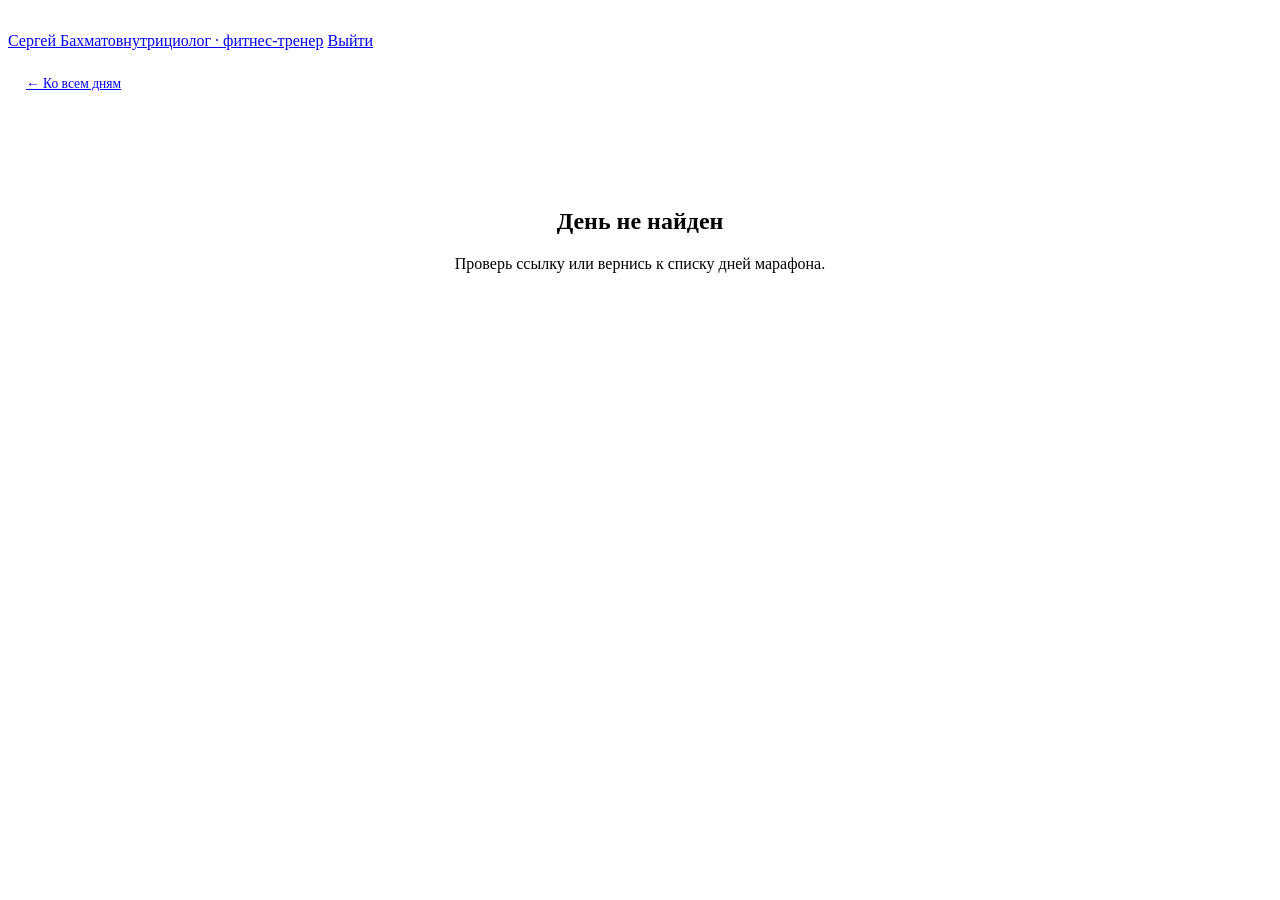
==== day.html @ 1f255160 "Add files via upload" ====
<!doctype html>
<html lang="ru">
<head>
  <meta charset="UTF-8" />
  <meta name="viewport" content="width=device-width, initial-scale=1.0" />
  <title>День марафона — Сергей Бахматов</title>
  <link rel="icon" href="data:image/svg+xml,%3Csvg xmlns=%27http://www.w3.org/2000/svg%27 viewBox=%270 0 100 100%27%3E%3Ctext y=%27.9em%27 font-size=%2790%27%3E%F0%9F%A5%91%3C/text%3E%3C/svg%3E" />
  <link rel="stylesheet" href="assets/css/style.css" />
  <style>
    .media-block { margin: 16px 0; }
    .media-block img, .media-block video { border-radius: var(--radius-md); width: 100%; }
    .media-block video.is-note { max-width: 260px; border-radius: 50%; aspect-ratio: 1/1; object-fit: cover; }
    .media-block audio { width: 100%; }
    .media-caption { font-size: 0.8rem; color: var(--color-text-soft); margin-top: 4px; }
    .chips { display: flex; flex-wrap: wrap; gap: 8px; margin: 12px 0 4px; }
    .chip { display: inline-flex; align-items: center; gap: 6px; background: var(--color-accent-soft); color: var(--color-accent-dark); border-radius: 999px; padding: 6px 14px; font-size: 0.82rem; font-weight: 600; }
    .message-block { padding: 20px 0; border-top: 1px solid var(--color-border); }
    .message-block:first-child { border-top: none; padding-top: 0; }
    .day-not-found { text-align: center; padding: 80px 0; }
  </style>
</head>
<body>
  <script src="assets/js/auth.js"></script>
  <script>requireAuth();</script>

  <div class="container" style="padding-top: 24px;">
    <div class="top-bar">
      <a href="index.html" class="logo">Сергей Бахматов<span>нутрициолог · фитнес-тренер</span></a>
      <a href="#" onclick="logout(); return false;" class="logout-link">Выйти</a>
    </div>
  </div>

  <section style="padding-top: 8px;">
    <div class="container">
      <p><a href="marathon.html" class="btn btn-outline" style="padding:8px 18px; font-size:0.85rem;">← Ко всем дням</a></p>

      <div id="day-root"></div>

      <div class="day-detail-nav" id="day-nav"></div>
    </div>
  </section>

  <script src="assets/js/progress.js"></script>
  <script src="assets/data/marathon-days.js"></script>
  <script>
    (function () {
      const days = window.MARATHON_DAYS || [];
      const params = new URLSearchParams(window.location.search);
      const dayNum = parseInt(params.get("d"), 10);
      const root = document.getElementById("day-root");
      const nav = document.getElementById("day-nav");

      const idx = days.findIndex(function (d) { return d.day === dayNum; });

      if (idx === -1) {
        root.innerHTML = "";
        const wrap = document.createElement("div");
        wrap.className = "day-not-found";
        const h = document.createElement("h2");
        h.textContent = "День не найден";
        const p = document.createElement("p");
        p.textContent = "Проверь ссылку или вернись к списку дней марафона.";
        wrap.appendChild(h);
        wrap.appendChild(p);
        root.appendChild(wrap);
        return;
      }

      const day = days[idx];
      document.title = "День " + day.day + ": " + day.title + " — Сергей Бахматов";
      markDayVisited(day.day);

      const card = document.createElement("div");
      card.className = "day-detail";

      const head = document.createElement("div");
      head.className = "day-detail-head";
      const headLeft = document.createElement("div");
      const eyebrow = document.createElement("span");
      eyebrow.className = "eyebrow";
      eyebrow.textContent = "День " + day.day + " из 30";
      const h1 = document.createElement("h1");
      h1.style.fontSize = "1.6rem";
      h1.textContent = day.title;
      headLeft.appendChild(eyebrow);
      headLeft.appendChild(h1);
      head.appendChild(headLeft);
      card.appendChild(head);

      const body = document.createElement("div");
      body.className = "day-body";

      day.messages.forEach(function (msg) {
        const block = document.createElement("div");
        block.className = "message-block";

        msg.lines.forEach(function (line) {
          if (line.trim() === "") return;
          const p = document.createElement("p");
          p.textContent = line;
          block.appendChild(p);
        });

        msg.media.forEach(function (med) {
          const mb = document.createElement("div");
          mb.className = "media-block";

          if (med.kind === "photo") {
            const img = document.createElement("img");
            img.src = med.url;
            img.loading = "lazy";
            img.alt = day.title;
            mb.appendChild(img);
          } else if (med.kind === "video_note") {
            const v = document.createElement("video");
            v.src = med.url;
            v.controls = true;
            v.playsInline = true;
            v.className = "is-note";
            mb.appendChild(v);
          } else if (med.kind === "video") {
            const v = document.createElement("video");
            v.src = med.url;
            v.controls = true;
            v.playsInline = true;
            mb.appendChild(v);
          } else if (med.kind === "voice") {
            const a = document.createElement("audio");
            a.src = med.url;
            a.controls = true;
            mb.appendChild(a);
          } else if (med.kind === "document") {
            const link = document.createElement("a");
            link.href = med.url;
            link.target = "_blank";
            link.rel = "noopener";
            link.className = "btn btn-outline";
            link.textContent = "📎 Скачать: " + (med.filename || "документ");
            mb.appendChild(link);
          }
          block.appendChild(mb);
        });

        if (msg.chips && msg.chips.length) {
          const chipsWrap = document.createElement("div");
          chipsWrap.className = "chips";
          msg.chips.forEach(function (chip) {
            const c = document.createElement("span");
            c.className = "chip";
            c.textContent = "🎯 " + chip;
            chipsWrap.appendChild(c);
          });
          block.appendChild(chipsWrap);
        }

        body.appendChild(block);
      });

      card.appendChild(body);
      root.appendChild(card);

      // навигация между днями
      const prev = idx > 0 ? days[idx - 1] : null;
      const next = idx < days.length - 1 ? days[idx + 1] : null;

      if (prev) {
        const a = document.createElement("a");
        a.href = "day.html?d=" + prev.day;
        a.className = "btn btn-outline";
        a.textContent = "← День " + prev.day;
        nav.appendChild(a);
      } else {
        nav.appendChild(document.createElement("span"));
      }

      if (next) {
        const a = document.createElement("a");
        a.href = "day.html?d=" + next.day;
        a.className = "btn btn-primary";
        a.textContent = "День " + next.day + " →";
        nav.appendChild(a);
      } else {
        const a = document.createElement("a");
        a.href = "marathon.html";
        a.className = "btn btn-primary";
        a.textContent = "Марафон пройден 🎉";
        nav.appendChild(a);
      }
    })();
  </script>
</body>
</html>
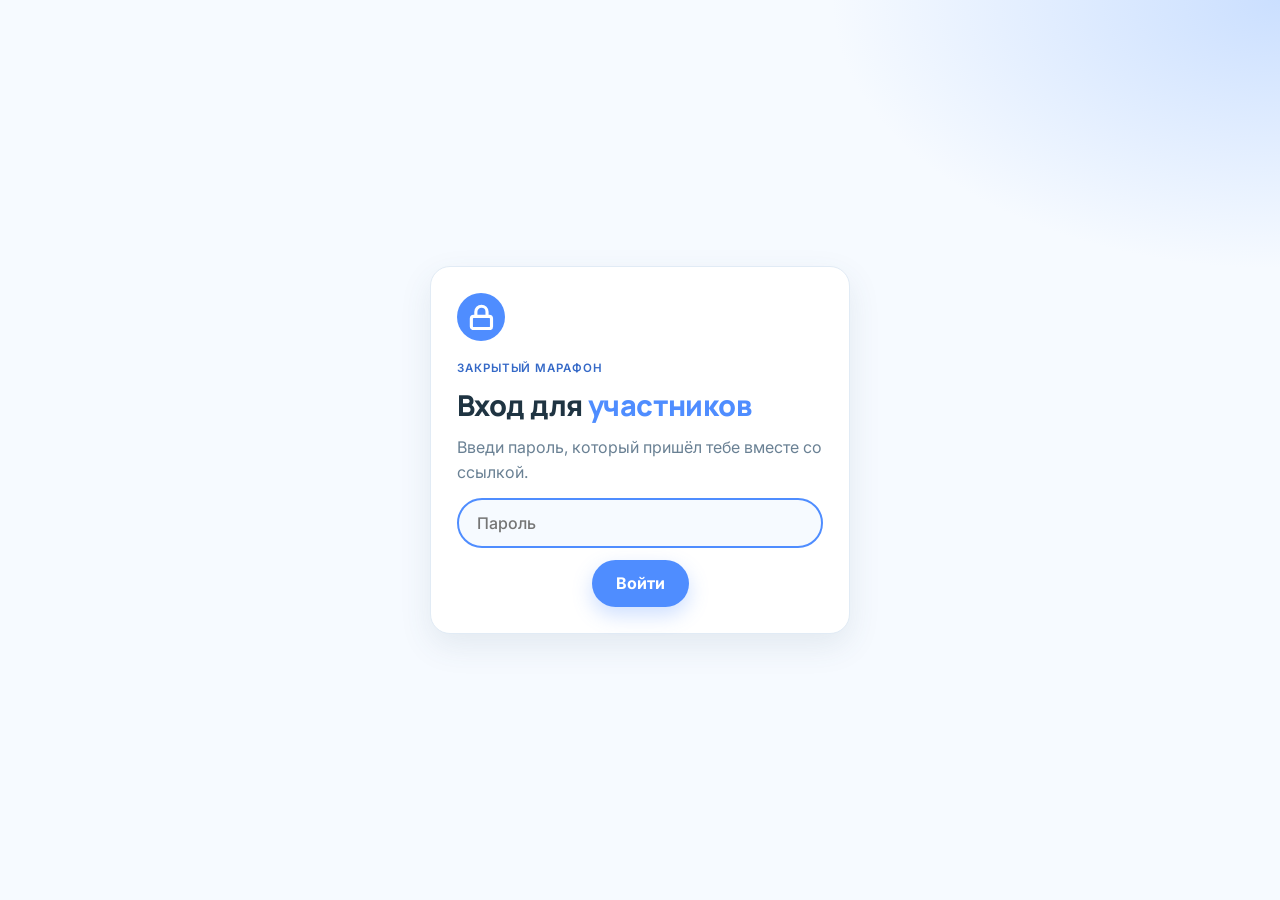
==== commit 43b7b5ea: "Заменить сайт на марафон «30 дней к энергии и балансу» Главная с прогрессом, страницы 30 дней с виде" ====
--- a/day.html
+++ b/day.html
@@ -1,192 +1,32 @@
 <!doctype html>
 <html lang="ru">
 <head>
-  <meta charset="UTF-8" />
-  <meta name="viewport" content="width=device-width, initial-scale=1.0" />
-  <title>День марафона — Сергей Бахматов</title>
-  <link rel="icon" href="data:image/svg+xml,%3Csvg xmlns=%27http://www.w3.org/2000/svg%27 viewBox=%270 0 100 100%27%3E%3Ctext y=%27.9em%27 font-size=%2790%27%3E%F0%9F%A5%91%3C/text%3E%3C/svg%3E" />
-  <link rel="stylesheet" href="assets/css/style.css" />
-  <style>
-    .media-block { margin: 16px 0; }
-    .media-block img, .media-block video { border-radius: var(--radius-md); width: 100%; }
-    .media-block video.is-note { max-width: 260px; border-radius: 50%; aspect-ratio: 1/1; object-fit: cover; }
-    .media-block audio { width: 100%; }
-    .media-caption { font-size: 0.8rem; color: var(--color-text-soft); margin-top: 4px; }
-    .chips { display: flex; flex-wrap: wrap; gap: 8px; margin: 12px 0 4px; }
-    .chip { display: inline-flex; align-items: center; gap: 6px; background: var(--color-accent-soft); color: var(--color-accent-dark); border-radius: 999px; padding: 6px 14px; font-size: 0.82rem; font-weight: 600; }
-    .message-block { padding: 20px 0; border-top: 1px solid var(--color-border); }
-    .message-block:first-child { border-top: none; padding-top: 0; }
-    .day-not-found { text-align: center; padding: 80px 0; }
-  </style>
+  <meta charset="utf-8">
+  <meta name="viewport" content="width=device-width, initial-scale=1">
+  <meta name="robots" content="noindex">
+  <meta name="color-scheme" content="light dark">
+  <title>День марафона</title>
+  <link rel="preconnect" href="https://fonts.googleapis.com">
+  <link rel="preconnect" href="https://fonts.gstatic.com" crossorigin>
+  <link href="https://fonts.googleapis.com/css2?family=Inter:wght@400;500;600;700&family=Manrope:wght@800&display=swap" rel="stylesheet">
+  <link rel="stylesheet" href="css/style.css">
 </head>
 <body>
-  <script src="assets/js/auth.js"></script>
-  <script>requireAuth();</script>
+  <header class="site-header">
+    <a class="brand" href="index.html" data-home-link>
+      <span class="badge badge-green">
+        <svg class="icon" viewBox="0 0 24 24" fill="none" stroke="currentColor" stroke-width="2.4" stroke-linecap="round" stroke-linejoin="round" aria-hidden="true"><path d="M11 20A7 7 0 0 1 9.8 6.1C15.5 5 17 4.48 19 2c1 2 2 4.18 2 8 0 5.5-4.78 10-10 10Z"/><path d="M2 21c0-3 1.85-5.36 5.08-6C9.5 14.52 12 13 13 12"/></svg>
+      </span>
+      <span data-site-title>Марафон по питанию</span>
+    </a>
+    <a class="header-link" href="bonus.html" data-bonus-link>Доп. материалы</a>
+  </header>
 
-  <div class="container" style="padding-top: 24px;">
-    <div class="top-bar">
-      <a href="index.html" class="logo">Сергей Бахматов<span>нутрициолог · фитнес-тренер</span></a>
-      <a href="#" onclick="logout(); return false;" class="logout-link">Выйти</a>
-    </div>
-  </div>
+  <main id="app" class="narrow"></main>
 
-  <section style="padding-top: 8px;">
-    <div class="container">
-      <p><a href="marathon.html" class="btn btn-outline" style="padding:8px 18px; font-size:0.85rem;">← Ко всем дням</a></p>
-
-      <div id="day-root"></div>
-
-      <div class="day-detail-nav" id="day-nav"></div>
-    </div>
-  </section>
-
-  <script src="assets/js/progress.js"></script>
-  <script src="assets/data/marathon-days.js"></script>
-  <script>
-    (function () {
-      const days = window.MARATHON_DAYS || [];
-      const params = new URLSearchParams(window.location.search);
-      const dayNum = parseInt(params.get("d"), 10);
-      const root = document.getElementById("day-root");
-      const nav = document.getElementById("day-nav");
-
-      const idx = days.findIndex(function (d) { return d.day === dayNum; });
-
-      if (idx === -1) {
-        root.innerHTML = "";
-        const wrap = document.createElement("div");
-        wrap.className = "day-not-found";
-        const h = document.createElement("h2");
-        h.textContent = "День не найден";
-        const p = document.createElement("p");
-        p.textContent = "Проверь ссылку или вернись к списку дней марафона.";
-        wrap.appendChild(h);
-        wrap.appendChild(p);
-        root.appendChild(wrap);
-        return;
-      }
-
-      const day = days[idx];
-      document.title = "День " + day.day + ": " + day.title + " — Сергей Бахматов";
-      markDayVisited(day.day);
-
-      const card = document.createElement("div");
-      card.className = "day-detail";
-
-      const head = document.createElement("div");
-      head.className = "day-detail-head";
-      const headLeft = document.createElement("div");
-      const eyebrow = document.createElement("span");
-      eyebrow.className = "eyebrow";
-      eyebrow.textContent = "День " + day.day + " из 30";
-      const h1 = document.createElement("h1");
-      h1.style.fontSize = "1.6rem";
-      h1.textContent = day.title;
-      headLeft.appendChild(eyebrow);
-      headLeft.appendChild(h1);
-      head.appendChild(headLeft);
-      card.appendChild(head);
-
-      const body = document.createElement("div");
-      body.className = "day-body";
-
-      day.messages.forEach(function (msg) {
-        const block = document.createElement("div");
-        block.className = "message-block";
-
-        msg.lines.forEach(function (line) {
-          if (line.trim() === "") return;
-          const p = document.createElement("p");
-          p.textContent = line;
-          block.appendChild(p);
-        });
-
-        msg.media.forEach(function (med) {
-          const mb = document.createElement("div");
-          mb.className = "media-block";
-
-          if (med.kind === "photo") {
-            const img = document.createElement("img");
-            img.src = med.url;
-            img.loading = "lazy";
-            img.alt = day.title;
-            mb.appendChild(img);
-          } else if (med.kind === "video_note") {
-            const v = document.createElement("video");
-            v.src = med.url;
-            v.controls = true;
-            v.playsInline = true;
-            v.className = "is-note";
-            mb.appendChild(v);
-          } else if (med.kind === "video") {
-            const v = document.createElement("video");
-            v.src = med.url;
-            v.controls = true;
-            v.playsInline = true;
-            mb.appendChild(v);
-          } else if (med.kind === "voice") {
-            const a = document.createElement("audio");
-            a.src = med.url;
-            a.controls = true;
-            mb.appendChild(a);
-          } else if (med.kind === "document") {
-            const link = document.createElement("a");
-            link.href = med.url;
-            link.target = "_blank";
-            link.rel = "noopener";
-            link.className = "btn btn-outline";
-            link.textContent = "📎 Скачать: " + (med.filename || "документ");
-            mb.appendChild(link);
-          }
-          block.appendChild(mb);
-        });
-
-        if (msg.chips && msg.chips.length) {
-          const chipsWrap = document.createElement("div");
-          chipsWrap.className = "chips";
-          msg.chips.forEach(function (chip) {
-            const c = document.createElement("span");
-            c.className = "chip";
-            c.textContent = "🎯 " + chip;
-            chipsWrap.appendChild(c);
-          });
-          block.appendChild(chipsWrap);
-        }
-
-        body.appendChild(block);
-      });
-
-      card.appendChild(body);
-      root.appendChild(card);
-
-      // навигация между днями
-      const prev = idx > 0 ? days[idx - 1] : null;
-      const next = idx < days.length - 1 ? days[idx + 1] : null;
-
-      if (prev) {
-        const a = document.createElement("a");
-        a.href = "day.html?d=" + prev.day;
-        a.className = "btn btn-outline";
-        a.textContent = "← День " + prev.day;
-        nav.appendChild(a);
-      } else {
-        nav.appendChild(document.createElement("span"));
-      }
-
-      if (next) {
-        const a = document.createElement("a");
-        a.href = "day.html?d=" + next.day;
-        a.className = "btn btn-primary";
-        a.textContent = "День " + next.day + " →";
-        nav.appendChild(a);
-      } else {
-        const a = document.createElement("a");
-        a.href = "marathon.html";
-        a.className = "btn btn-primary";
-        a.textContent = "Марафон пройден 🎉";
-        nav.appendChild(a);
-      }
-    })();
-  </script>
+  <noscript><p style="padding:16px">Для работы сайта нужен включённый JavaScript.</p></noscript>
+  <script src="js/config.js"></script>
+  <script src="js/app.js"></script>
+  <script src="js/day.js"></script>
 </body>
 </html>
--- a/css/style.css
+++ b/css/style.css
@@ -0,0 +1,484 @@
+:root {
+  --bg: #F6FAFF;
+  --surface: #FFFFFF;
+  --surface-blue: #DDEBFF;
+  --surface-green: #EFF7DC;
+  --primary: #4F8DFF;
+  --primary-dark: #3569C7;
+  --accent-blue: #A7C9FF;
+  --accent-green: #8BC43F;
+  --accent-green-soft: #B8DB6E;
+  --text: #3F5B6B;
+  --text-soft: #6A8194;
+  --border: #E1EBF5;
+  --radius-lg: 20px;
+  --radius-md: 14px;
+  --radius-sm: 9px;
+  --shadow: 0 12px 32px rgba(63, 91, 107, 0.10);
+  --font-heading: "Manrope", sans-serif;
+  --font-body: "Inter", -apple-system, "Segoe UI", sans-serif;
+
+  /* производные */
+  --heading: #1F3442;
+  --green-text: #5C7A2E;
+  --glow-blue: rgba(167, 201, 255, 0.55);
+  --glow-green: rgba(184, 219, 110, 0.35);
+}
+
+@media (prefers-color-scheme: dark) {
+  :root {
+    --bg: #101B24;
+    --surface: #1B2A36;
+    --border: #2B3D4A;
+    --text: #E4EEF6;
+    --text-soft: #94ABBB;
+    --surface-blue: #1E3350;
+    --surface-green: #26361F;
+    --primary-dark: #A7C9FF;
+    --heading: #F3F8FC;
+    --green-text: #B8DB6E;
+    --shadow: 0 12px 32px rgba(0, 0, 0, 0.30);
+    --glow-blue: rgba(79, 141, 255, 0.18);
+    --glow-green: rgba(139, 196, 63, 0.10);
+  }
+}
+
+*, *::before, *::after { box-sizing: border-box; }
+
+html { -webkit-text-size-adjust: 100%; }
+
+body {
+  margin: 0;
+  min-height: 100vh;
+  font-family: var(--font-body);
+  font-size: 1rem;
+  line-height: 1.6;
+  color: var(--text);
+  background:
+    radial-gradient(60rem 28rem at 110% -8rem, var(--glow-blue), transparent 70%),
+    radial-gradient(40rem 22rem at -20% 14rem, var(--glow-green), transparent 70%),
+    var(--bg);
+  background-repeat: no-repeat;
+  overflow-wrap: break-word;
+}
+
+h1, h2, h3 {
+  font-family: var(--font-heading);
+  font-weight: 800;
+  color: var(--heading);
+  line-height: 1.15;
+  letter-spacing: -0.02em;
+  margin: 0;
+  text-wrap: balance;
+}
+h1 { font-size: clamp(1.9rem, 7.5vw, 3rem); }
+h2 { font-size: clamp(1.3rem, 5vw, 1.7rem); }
+p { margin: 0; }
+a { color: var(--primary-dark); }
+img { max-width: 100%; display: block; }
+
+.hl { color: var(--primary); }
+mark {
+  background: var(--surface-green);
+  color: inherit;
+  border-radius: 6px;
+  padding: 0 0.22em;
+  box-decoration-break: clone;
+  -webkit-box-decoration-break: clone;
+}
+.soft { color: var(--text-soft); }
+.sr-only { position: absolute; width: 1px; height: 1px; overflow: hidden; clip: rect(0 0 0 0); white-space: nowrap; }
+
+.icon { width: 1.15em; height: 1.15em; flex: none; }
+
+:focus-visible { outline: 3px solid var(--accent-blue); outline-offset: 2px; }
+
+/* ---------- Каркас ---------- */
+.site-header {
+  max-width: 1040px;
+  margin: 0 auto;
+  padding: 16px 16px 0;
+  display: flex;
+  align-items: center;
+  justify-content: space-between;
+  gap: 12px;
+}
+.header-link {
+  flex: none;
+  font-weight: 600;
+  font-size: 0.85rem;
+  text-decoration: none;
+  padding: 7px 13px;
+  border-radius: 999px;
+  background: var(--surface-blue);
+  color: var(--primary-dark);
+  transition: background-color 0.2s;
+}
+.header-link:hover { background: var(--accent-blue); }
+.brand { min-width: 0; }
+html.no-scroll { overflow: hidden; }
+.brand {
+  display: inline-flex;
+  align-items: center;
+  gap: 10px;
+  font-family: var(--font-heading);
+  font-weight: 800;
+  color: var(--heading);
+  text-decoration: none;
+  font-size: 0.98rem;
+}
+main {
+  max-width: 1040px;
+  margin: 0 auto;
+  padding: 20px 16px 56px;
+  display: flex;
+  flex-direction: column;
+  gap: 20px;
+}
+main.narrow { max-width: 760px; }
+
+/* ---------- Базовые компоненты ---------- */
+.eyebrow {
+  text-transform: uppercase;
+  letter-spacing: 0.08em;
+  font-size: 0.72rem;
+  font-weight: 600;
+  color: var(--primary-dark);
+  margin-bottom: 10px;
+}
+
+.card {
+  background: var(--surface);
+  border: 1px solid var(--border);
+  border-radius: var(--radius-lg);
+  box-shadow: var(--shadow);
+  padding: 20px;
+}
+.card.center { text-align: center; display: flex; flex-direction: column; align-items: center; gap: 12px; padding: 32px 20px; }
+.card.center .eyebrow { margin: 0; }
+
+.btn {
+  display: inline-flex;
+  align-items: center;
+  justify-content: center;
+  gap: 8px;
+  padding: 12px 22px;
+  border-radius: 999px;
+  border: 2px solid transparent;
+  font: 700 1rem/1.2 var(--font-body);
+  text-decoration: none;
+  cursor: pointer;
+  transition: background-color 0.2s, border-color 0.2s, transform 0.15s, box-shadow 0.2s;
+}
+.btn:active { transform: translateY(1px); }
+.btn-primary { background: var(--primary); color: #fff; box-shadow: 0 8px 20px rgba(79, 141, 255, 0.28); }
+.btn-primary:hover { background: #3F7DF0; }
+.btn-secondary { background: transparent; border-color: var(--accent-blue); color: var(--primary-dark); }
+.btn-secondary:hover { background: var(--surface-blue); }
+.btn-block { width: 100%; }
+.link-btn {
+  background: none; border: 0; padding: 6px 4px; cursor: pointer;
+  font: 500 0.9rem var(--font-body); color: var(--text-soft); text-decoration: underline;
+}
+
+.chip {
+  display: inline-flex;
+  align-items: center;
+  gap: 6px;
+  padding: 5px 11px;
+  border-radius: 999px;
+  font-size: 0.78rem;
+  font-weight: 600;
+  line-height: 1.25;
+}
+.chip .icon { width: 0.95em; height: 0.95em; }
+.chip-blue { background: var(--surface-blue); color: var(--primary-dark); }
+.chip-green { background: var(--surface-green); color: var(--green-text); }
+.chip-muted { background: transparent; color: var(--text-soft); padding-left: 0; padding-right: 0; }
+.chip-ghost { background: transparent; color: var(--text-soft); padding-left: 0; }
+.chip-lg { font-size: 0.95rem; padding: 10px 16px; }
+
+.badge {
+  display: inline-grid;
+  place-items: center;
+  flex: none;
+  width: 38px;
+  height: 38px;
+  border-radius: 50%;
+  color: #fff;
+  font: 800 0.95rem var(--font-heading);
+}
+.badge-blue { background: var(--primary); }
+.badge-green { background: var(--accent-green); }
+.badge-muted { background: var(--border); color: var(--text-soft); }
+.badge-lg { width: 48px; height: 48px; font-size: 1.2rem; }
+.badge-lg .icon { width: 1.4em; height: 1.4em; stroke-width: 2.8; }
+
+.note {
+  display: flex;
+  align-items: center;
+  gap: 14px;
+  background: var(--surface-green);
+  border-radius: var(--radius-lg);
+  padding: 16px;
+  margin: 0;
+}
+.note p { border-left: 2px solid var(--accent-blue); padding-left: 14px; font-size: 0.95rem; }
+
+.progress { height: 10px; background: var(--border); border-radius: 999px; overflow: hidden; }
+.progress span { display: block; height: 100%; background: var(--accent-green); border-radius: 999px; transition: width 0.25s; }
+
+.input {
+  width: 100%;
+  padding: 13px 18px;
+  border-radius: 999px;
+  border: 2px solid var(--border);
+  background: var(--bg);
+  color: var(--text);
+  font: 500 1rem var(--font-body);
+  transition: border-color 0.2s;
+}
+.input:focus { border-color: var(--primary); outline: none; }
+
+/* ---------- Главная ---------- */
+.hero { padding: 12px 0 4px; display: flex; flex-direction: column; align-items: flex-start; gap: 14px; }
+.hero .eyebrow { margin: 0; }
+.lead { font-size: 1.05rem; max-width: 34em; }
+
+.progress-card { display: flex; flex-direction: column; gap: 16px; }
+.stats { display: grid; grid-template-columns: 1fr 1fr; gap: 12px; }
+.stat { display: flex; align-items: center; gap: 10px; min-width: 0; }
+.stat div { display: flex; flex-direction: column; line-height: 1.25; min-width: 0; }
+.stat b { font: 800 1.25rem var(--font-heading); color: var(--heading); }
+.stat span:not(.badge) { font-size: 0.82rem; color: var(--text-soft); }
+
+.preview-flag {
+  font-size: 0.85rem; color: var(--primary-dark);
+  background: var(--surface-blue); border-radius: var(--radius-md); padding: 10px 14px;
+}
+
+#days-h { margin: 12px 0 16px; }
+.days {
+  list-style: none; margin: 0; padding: 0;
+  display: grid;
+  grid-template-columns: repeat(2, minmax(0, 1fr));
+  gap: 12px;
+}
+.days li { display: flex; min-width: 0; }
+.day-card {
+  flex: 1;
+  min-width: 0;
+  display: flex;
+  flex-direction: column;
+  align-items: flex-start;
+  gap: 10px;
+  padding: 14px;
+  background: var(--surface);
+  border: 1px solid var(--border);
+  border-radius: var(--radius-lg);
+  box-shadow: var(--shadow);
+  color: inherit;
+  text-decoration: none;
+  transition: transform 0.2s, border-color 0.2s, box-shadow 0.2s;
+}
+a.day-card:hover { transform: translateY(-2px); border-color: var(--accent-blue); }
+.day-top { display: flex; align-items: center; gap: 8px; }
+.day-num { font-size: 0.72rem; font-weight: 600; letter-spacing: 0.08em; text-transform: uppercase; color: var(--text-soft); }
+.day-title {
+  font-size: 0.98rem;
+  line-height: 1.25;
+  letter-spacing: -0.01em;
+  text-wrap: pretty;
+  flex: 1;
+  display: -webkit-box;
+  -webkit-line-clamp: 4;
+  -webkit-box-orient: vertical;
+  overflow: hidden;
+}
+.day-card.is-current { border: 2px solid var(--primary); padding: 13px; background: var(--surface-blue); }
+.day-card.is-done { background: var(--surface-green); border-color: transparent; box-shadow: none; }
+.day-card.is-locked { box-shadow: none; background: transparent; border-style: dashed; }
+.day-card.is-locked .day-title { color: var(--text-soft); }
+
+/* ---------- Страница дня ---------- */
+.back {
+  display: inline-flex; align-items: center; gap: 6px; align-self: flex-start;
+  font-weight: 600; font-size: 0.92rem; text-decoration: none; padding: 6px 0;
+}
+.day-head .eyebrow { margin-bottom: 8px; }
+
+.lesson { display: flex; flex-direction: column; gap: 22px; padding: 22px 18px; }
+.text-block, .task { display: flex; flex-direction: column; gap: 12px; }
+.text-block h2 { margin: 8px 0 2px; }
+.lesson > .text-block:first-child h2 { margin-top: 0; }
+
+/* кнопки из бота */
+.bot-buttons { display: flex; flex-wrap: wrap; gap: 8px; margin-top: 2px; }
+.btn-sm { padding: 8px 15px; font-size: 0.88rem; }
+.chip-static { cursor: default; opacity: 0.85; }
+
+/* кружок */
+.circles { display: flex; flex-wrap: wrap; justify-content: center; gap: 20px; padding: 6px 0; }
+.circle {
+  width: min(280px, 100%);
+  aspect-ratio: 1 / 1;
+  border-radius: 50%;
+  object-fit: cover;
+  background: var(--surface-blue);
+  box-shadow: 0 0 0 4px var(--surface), 0 0 0 6px var(--accent-blue);
+}
+/* обычное видео */
+.clip {
+  display: block;
+  width: 100%;
+  max-height: 80vh;
+  border-radius: var(--radius-lg);
+  background: #0c151c;
+}
+.clip-small { max-width: 360px; margin: 0 auto; }
+
+/* голосовое */
+.voice {
+  display: flex;
+  align-items: center;
+  gap: 12px;
+  padding: 14px;
+  background: var(--surface-blue);
+  border-radius: var(--radius-lg);
+}
+.voice-body { flex: 1; min-width: 0; display: flex; flex-direction: column; gap: 6px; }
+.voice-label { font-size: 0.82rem; font-weight: 600; color: var(--primary-dark); }
+.voice audio { width: 100%; height: 40px; }
+
+/* фото и лайтбокс */
+.photo {
+  display: block; width: 100%; padding: 0; border: 1px solid var(--border);
+  border-radius: var(--radius-lg); overflow: hidden; background: var(--bg); cursor: zoom-in;
+}
+.photo img { width: 100%; height: auto; }
+.lightbox {
+  position: fixed; inset: 0; z-index: 20;
+  display: grid; place-items: center; padding: 12px;
+  background: rgba(12, 21, 28, 0.92); cursor: zoom-out;
+}
+.lightbox img { max-width: 100%; max-height: calc(100vh - 24px); max-height: calc(100dvh - 24px); border-radius: var(--radius-md); object-fit: contain; }
+.lightbox-close {
+  position: absolute; top: 12px; right: 12px;
+  width: 44px; height: 44px; display: grid; place-items: center;
+  border: 0; border-radius: 50%; background: rgba(255, 255, 255, 0.16); color: #fff; cursor: pointer;
+}
+
+.list { list-style: none; margin: 0; padding: 0; display: flex; flex-direction: column; gap: 8px; }
+.list li { display: flex; gap: 10px; align-items: flex-start; }
+.dot { flex: none; width: 8px; height: 8px; border-radius: 50%; background: var(--accent-blue); margin-top: 0.58em; margin-left: 7px; margin-right: 7px; }
+.tick {
+  flex: none; display: inline-grid; place-items: center;
+  width: 22px; height: 22px; margin-top: 0.14em;
+  border-radius: 50%; border: 2px solid var(--accent-green-soft); color: transparent;
+  transition: background-color 0.2s, border-color 0.2s, color 0.2s;
+}
+.tick .icon { width: 13px; height: 13px; stroke-width: 3.4; }
+.tick-on { background: var(--accent-green); border-color: var(--accent-green); color: #fff; }
+.tick-no { background: var(--surface-blue); border-color: var(--surface-blue); color: var(--primary-dark); }
+
+.step { display: flex; gap: 10px; align-items: flex-start; font-weight: 600; color: var(--heading); margin-top: 4px; text-align: left; }
+.step-n {
+  flex: none; display: inline-grid; place-items: center;
+  min-width: 24px; height: 24px; padding: 0 6px; margin-top: 0.05em;
+  border-radius: 999px; background: var(--surface-blue); color: var(--primary-dark);
+  font: 800 0.8rem var(--font-heading);
+}
+.step-check {
+  width: 100%; background: none; border: 0; padding: 4px 0; cursor: pointer;
+  font: 600 1rem/1.6 var(--font-body);
+}
+.step-check[aria-pressed="true"] .tick { background: var(--accent-green); border-color: var(--accent-green); color: #fff; }
+.step-check[aria-pressed="true"] > span:last-child { color: var(--text-soft); }
+
+.task { background: var(--surface-green); border-radius: var(--radius-lg); padding: 18px 16px; }
+.task-head { display: flex; align-items: center; gap: 12px; }
+.task .dot { background: var(--accent-green); }
+
+.gallery { display: grid; grid-template-columns: repeat(2, minmax(0, 1fr)); gap: 10px; margin-top: 4px; }
+.gallery-one { grid-template-columns: minmax(0, 1fr); }
+.gallery-one { max-width: 560px; width: 100%; margin-left: auto; margin-right: auto; }
+
+.video { position: relative; aspect-ratio: 16 / 9; border-radius: var(--radius-lg); overflow: hidden; background: #0c151c; box-shadow: var(--shadow); }
+.video iframe, .video video { position: absolute; inset: 0; width: 100%; height: 100%; border: 0; }
+.audio { width: 100%; }
+.media-missing {
+  display: flex; align-items: center; gap: 10px;
+  padding: 12px 14px; border: 2px dashed var(--accent-blue); border-radius: var(--radius-md);
+  color: var(--primary-dark); font-size: 0.88rem; font-weight: 500;
+}
+
+.done-row { display: flex; flex-wrap: wrap; align-items: center; justify-content: center; gap: 8px 16px; }
+.day-nav { display: flex; justify-content: space-between; align-items: center; gap: 10px; }
+.day-nav .btn { padding: 11px 16px; font-size: 0.92rem; }
+.day-nav .chip { text-align: right; }
+
+/* ---------- Дополнительные материалы ---------- */
+.bonus-banner {
+  display: flex; align-items: center; gap: 14px;
+  padding: 18px 16px; margin-top: 8px;
+  background: var(--surface-blue); border-radius: var(--radius-lg);
+  color: inherit; text-decoration: none;
+  transition: transform 0.2s;
+}
+.bonus-banner:hover { transform: translateY(-2px); }
+.bonus-banner div { flex: 1; min-width: 0; }
+.bonus-banner h2 { font-size: 1.2rem; margin-bottom: 4px; }
+.bonus-banner p { font-size: 0.9rem; }
+.bonus-banner > .icon { color: var(--primary-dark); width: 22px; height: 22px; }
+
+.bonus-grid { list-style: none; margin: 0; padding: 0; display: grid; grid-template-columns: minmax(0, 1fr); gap: 12px; }
+.bonus-grid li { display: flex; min-width: 0; }
+.bonus-card {
+  flex: 1; min-width: 0;
+  display: flex; align-items: flex-start; gap: 14px; padding: 16px;
+  background: var(--surface); border: 1px solid var(--border); border-radius: var(--radius-lg); box-shadow: var(--shadow);
+  color: inherit; text-decoration: none;
+  transition: transform 0.2s, border-color 0.2s;
+}
+.bonus-card:hover { transform: translateY(-2px); border-color: var(--accent-blue); }
+.bonus-card-body { min-width: 0; display: flex; flex-direction: column; align-items: flex-start; gap: 8px; }
+.bonus-card h2 { font-size: 1.08rem; line-height: 1.25; }
+.bonus-card p { font-size: 0.9rem; color: var(--text-soft); }
+
+/* ---------- Вход по паролю ---------- */
+.gate {
+  position: fixed; inset: 0; z-index: 10;
+  display: grid; place-items: center; padding: 16px;
+  background:
+    radial-gradient(40rem 24rem at 100% 0, var(--glow-blue), transparent 70%),
+    var(--bg);
+  overflow: auto;
+}
+.gate-card { width: 100%; max-width: 420px; display: flex; flex-direction: column; align-items: flex-start; gap: 12px; padding: 28px 22px; }
+.gate-card .eyebrow { margin: 6px 0 0; }
+.gate-card h1 { font-size: 1.8rem; }
+.gate-error { color: #C2553F; font-size: 0.9rem; font-weight: 500; }
+
+/* ---------- Широкие экраны ---------- */
+@media (min-width: 640px) {
+  main { padding: 28px 24px 72px; gap: 24px; }
+  .site-header { padding: 22px 24px 0; }
+  .card { padding: 26px; }
+  .lesson { padding: 32px; }
+  .days { grid-template-columns: repeat(auto-fill, minmax(190px, 1fr)); gap: 16px; }
+  .bonus-grid { grid-template-columns: repeat(2, minmax(0, 1fr)); gap: 16px; }
+  .bonus-card { padding: 22px; }
+  .bonus-banner { padding: 24px; }
+  .task { padding: 24px; }
+  .header-link { font-size: 0.92rem; }
+  .day-card { padding: 18px; }
+  .day-card.is-current { padding: 17px; }
+  .stats { grid-template-columns: repeat(2, max-content); gap: 36px; }
+  .btn-block { width: auto; align-self: center; }
+  #complete { display: flex; justify-content: center; }
+  .note { padding: 20px 24px; }
+}
+
+@media (prefers-reduced-motion: reduce) {
+  * { transition: none !important; }
+}
